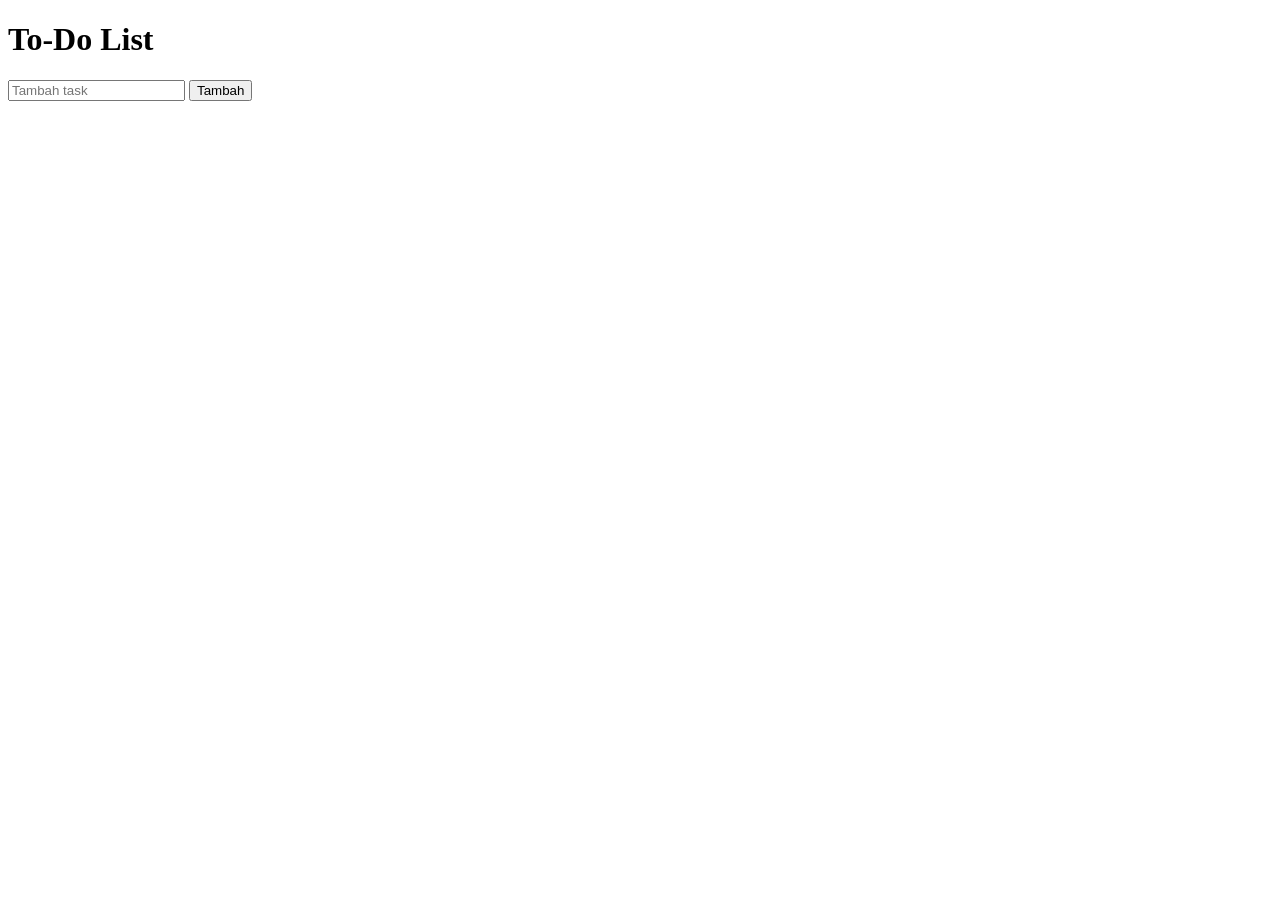
==== index.html @ 0ed5b862 "initial project setup" ====
<!DOCTYPE html>
<html>
<head>
    <title>To-Do App</title>
</head>
<body>

<h1>To-Do List</h1>

<input id="taskInput" placeholder="Tambah task">
<button onclick="addTask()">Tambah</button>

<ul id="taskList"></ul>

<script src="assets/js/main.js"></script>

</body>
</html>
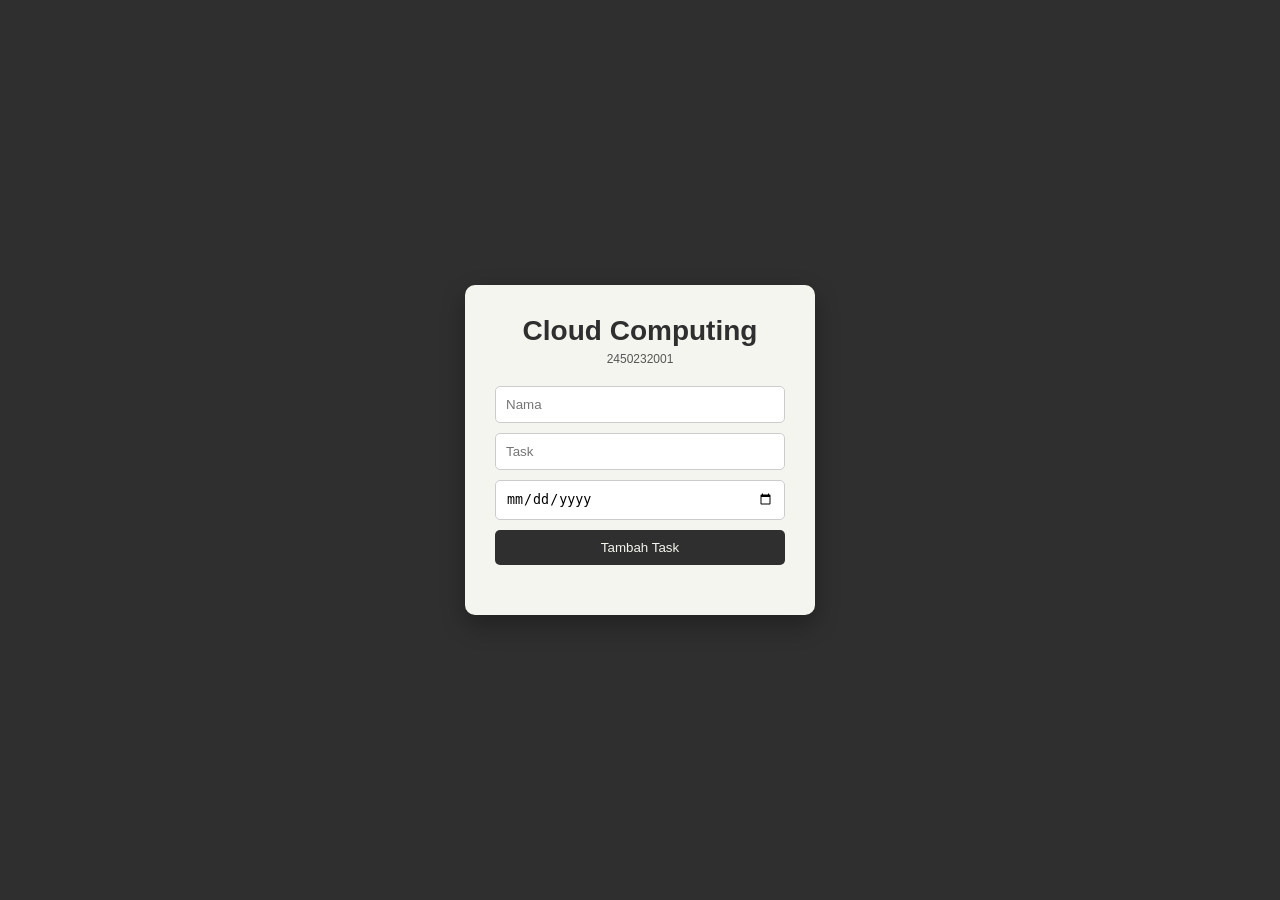
==== commit e1ff229c: "Enhance task management features: add input validation, prevent duplicates, and improve UI layout" ====
--- a/index.html
+++ b/index.html
@@ -1,18 +1,104 @@
 <!DOCTYPE html>
-<html>
+<html lang="en">
 <head>
-    <title>To-Do App</title>
+    <meta charset="UTF-8">
+    <meta name="viewport" content="width=device-width, initial-scale=1.0">
+    <title>Cloud Computing</title>
+
+    <style>
+        * {
+            margin: 0;
+            padding: 0;
+            box-sizing: border-box;
+        }
+
+        body {
+            height: 100vh;
+            display: flex;
+            justify-content: center;
+            align-items: center;
+            background-color: #2f2f2f; /* Dark Grey */
+            font-family: Arial, sans-serif;
+        }
+
+        .container {
+            background-color: #f5f5f0; /* Broken White */
+            padding: 30px;
+            border-radius: 10px;
+            width: 350px;
+            text-align: center;
+            box-shadow: 0 10px 25px rgba(0,0,0,0.3);
+        }
+
+        h1 {
+            font-size: 28px;
+            margin-bottom: 5px;
+            color: #2f2f2f;
+        }
+
+        .subtitle {
+            font-size: 12px;
+            margin-bottom: 20px;
+            color: #555;
+        }
+
+        input {
+            width: 100%;
+            padding: 10px;
+            margin-bottom: 10px;
+            border: 1px solid #ccc;
+            border-radius: 5px;
+        }
+
+        button {
+            width: 100%;
+            padding: 10px;
+            background-color: #2f2f2f;
+            color: #f5f5f0;
+            border: none;
+            border-radius: 5px;
+            cursor: pointer;
+        }
+
+        button:hover {
+            opacity: 0.9;
+        }
+
+        ul {
+            margin-top: 20px;
+            text-align: left;
+            list-style: none;
+        }
+
+        li {
+            padding: 10px;
+            background-color: #eaeae5;
+            margin-bottom: 8px;
+            border-radius: 5px;
+            font-size: 14px;
+        }
+    </style>
 </head>
+
 <body>
 
-<h1>To-Do List</h1>
+    <div class="container">
+        <h1>Cloud Computing</h1>
+        <p class="subtitle">2450232001</p>
 
-<input id="taskInput" placeholder="Tambah task">
-<button onclick="addTask()">Tambah</button>
+        <!-- FORM INPUT -->
+        <input id="nameInput" placeholder="Nama">
+        <input id="taskInput" placeholder="Task">
+        <input type="date" id="dateInput">
 
-<ul id="taskList"></ul>
+        <button onclick="addTask()">Tambah Task</button>
 
-<script src="assets/js/main.js"></script>
+        <!-- LIST -->
+        <ul id="taskList"></ul>
+    </div>
+
+    <!-- WAJIB pakai module -->
+    <script type="module" src="assets/js/main.js"></script>
 
 </body>
 </html>
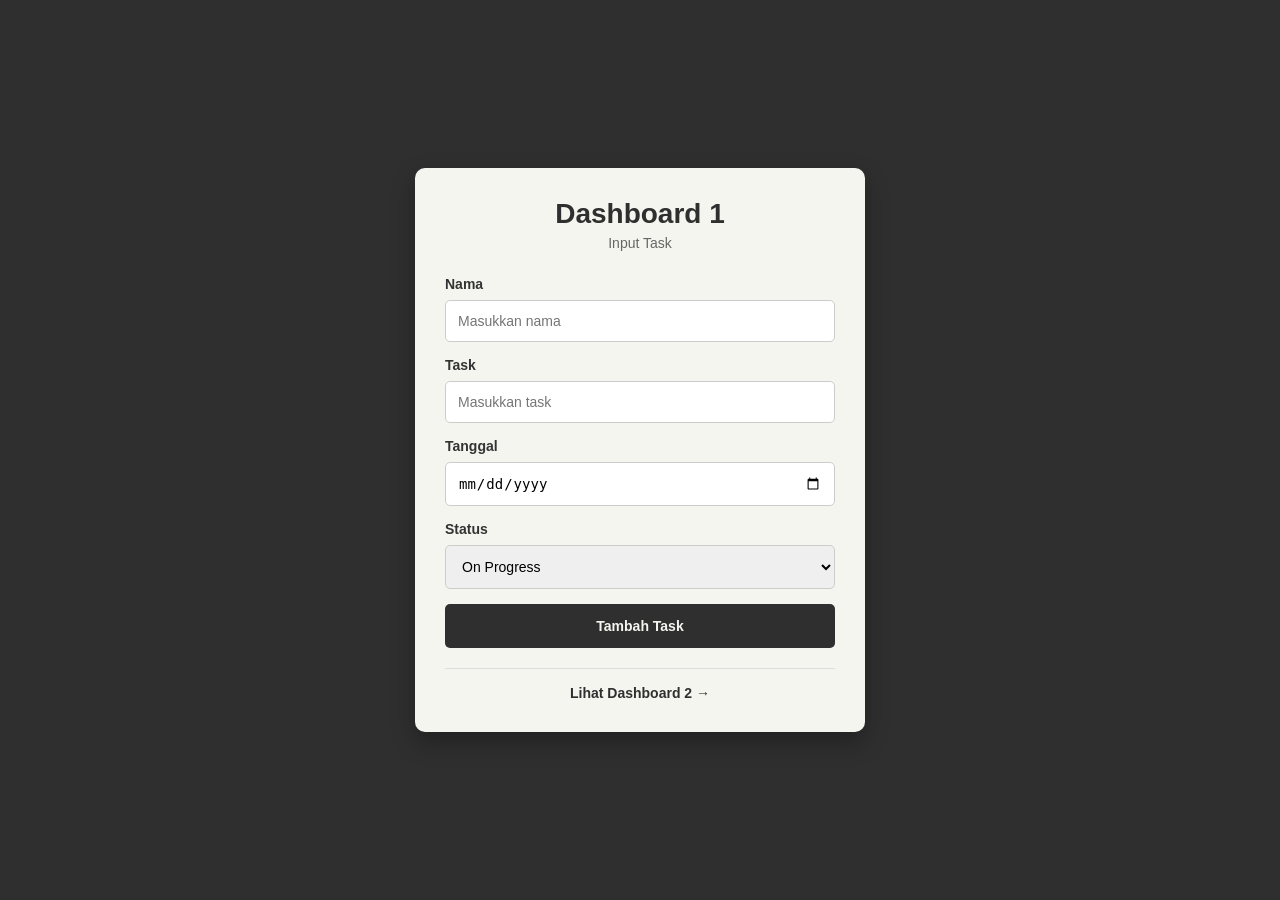
==== commit c15a9fd5: "Enhance dashboard and task input UI: improve layout, add input fields, and implement task management" ====
--- a/index.html
+++ b/index.html
@@ -3,7 +3,7 @@
 <head>
     <meta charset="UTF-8">
     <meta name="viewport" content="width=device-width, initial-scale=1.0">
-    <title>Cloud Computing</title>
+    <title>Dashboard 1 - Input Task</title>
 
     <style>
         * {
@@ -13,20 +13,21 @@
         }
 
         body {
-            height: 100vh;
+            min-height: 100vh;
             display: flex;
             justify-content: center;
             align-items: center;
-            background-color: #2f2f2f; /* Dark Grey */
+            background-color: #2f2f2f;
             font-family: Arial, sans-serif;
+            padding: 20px;
         }
 
         .container {
-            background-color: #f5f5f0; /* Broken White */
+            background-color: #f5f5f0;
             padding: 30px;
             border-radius: 10px;
-            width: 350px;
-            text-align: center;
+            width: 100%;
+            max-width: 450px;
             box-shadow: 0 10px 25px rgba(0,0,0,0.3);
         }
 
@@ -34,48 +35,71 @@
             font-size: 28px;
             margin-bottom: 5px;
             color: #2f2f2f;
+            text-align: center;
         }
 
         .subtitle {
-            font-size: 12px;
-            margin-bottom: 20px;
-            color: #555;
+            font-size: 14px;
+            margin-bottom: 25px;
+            color: #666;
+            text-align: center;
+        }
+
+        label {
+            display: block;
+            margin-bottom: 8px;
+            font-size: 14px;
+            color: #333;
+            font-weight: bold;
         }
 
         input {
             width: 100%;
-            padding: 10px;
-            margin-bottom: 10px;
+            padding: 12px;
+            margin-bottom: 15px;
             border: 1px solid #ccc;
             border-radius: 5px;
+            font-size: 14px;
+        }
+
+        input:focus {
+            outline: none;
+            border-color: #2f2f2f;
         }
 
         button {
             width: 100%;
-            padding: 10px;
+            padding: 14px;
             background-color: #2f2f2f;
             color: #f5f5f0;
             border: none;
             border-radius: 5px;
             cursor: pointer;
+            font-size: 14px;
+            font-weight: bold;
+            transition: opacity 0.2s;
         }
 
         button:hover {
-            opacity: 0.9;
+            opacity: 0.85;
         }
 
-        ul {
+        .link {
+            text-align: center;
             margin-top: 20px;
-            text-align: left;
-            list-style: none;
+            padding-top: 15px;
+            border-top: 1px solid #ddd;
         }
 
-        li {
-            padding: 10px;
-            background-color: #eaeae5;
-            margin-bottom: 8px;
-            border-radius: 5px;
+        .link a {
+            color: #2f2f2f;
+            text-decoration: none;
             font-size: 14px;
+            font-weight: bold;
+        }
+
+        .link a:hover {
+            text-decoration: underline;
         }
     </style>
 </head>
@@ -83,22 +107,68 @@
 <body>
 
     <div class="container">
-        <h1>Cloud Computing</h1>
-        <p class="subtitle">2450232001</p>
+        <h1>Dashboard 1</h1>
+        <p class="subtitle">Input Task</p>
 
         <!-- FORM INPUT -->
-        <input id="nameInput" placeholder="Nama">
-        <input id="taskInput" placeholder="Task">
+        <label for="nameInput">Nama</label>
+        <input id="nameInput" placeholder="Masukkan nama">
+
+        <label for="taskInput">Task</label>
+        <input id="taskInput" placeholder="Masukkan task">
+
+        <label for="dateInput">Tanggal</label>
         <input type="date" id="dateInput">
+
+        <label for="statusInput">Status</label>
+        <select id="statusInput" style="width: 100%; padding: 12px; margin-bottom: 15px; border: 1px solid #ccc; border-radius: 5px; font-size: 14px;">
+            <option value="on-progress">On Progress</option>
+            <option value="done">Done</option>
+            <option value="cancelled">Cancelled</option>
+        </select>
 
         <button onclick="addTask()">Tambah Task</button>
 
-        <!-- LIST -->
-        <ul id="taskList"></ul>
+        <div class="link">
+            <a href="dashboard.html">Lihat Dashboard 2 →</a>
+        </div>
     </div>
 
-    <!-- WAJIB pakai module -->
-    <script type="module" src="assets/js/main.js"></script>
+    <script>
+        function addTask() {
+            const name = document.getElementById("nameInput").value.trim();
+            const task = document.getElementById("taskInput").value.trim();
+            const date = document.getElementById("dateInput").value;
+            const status = document.getElementById("statusInput").value;
+
+            if (!name || !task || !date) {
+                alert("Mohon isi semua field!");
+                return;
+            }
+
+            // Get existing tasks from localStorage
+            let tasks = JSON.parse(localStorage.getItem("tasks")) || [];
+
+            // Add new task
+            tasks.push({
+                name: name,
+                task: task,
+                date: date,
+                status: status
+            });
+
+            // Save to localStorage
+            localStorage.setItem("tasks", JSON.stringify(tasks));
+
+            // Clear inputs
+            document.getElementById("nameInput").value = "";
+            document.getElementById("taskInput").value = "";
+            document.getElementById("dateInput").value = "";
+            document.getElementById("statusInput").value = "on-progress";
+
+            alert("Task berhasil ditambahkan!");
+        }
+    </script>
 
 </body>
 </html>
